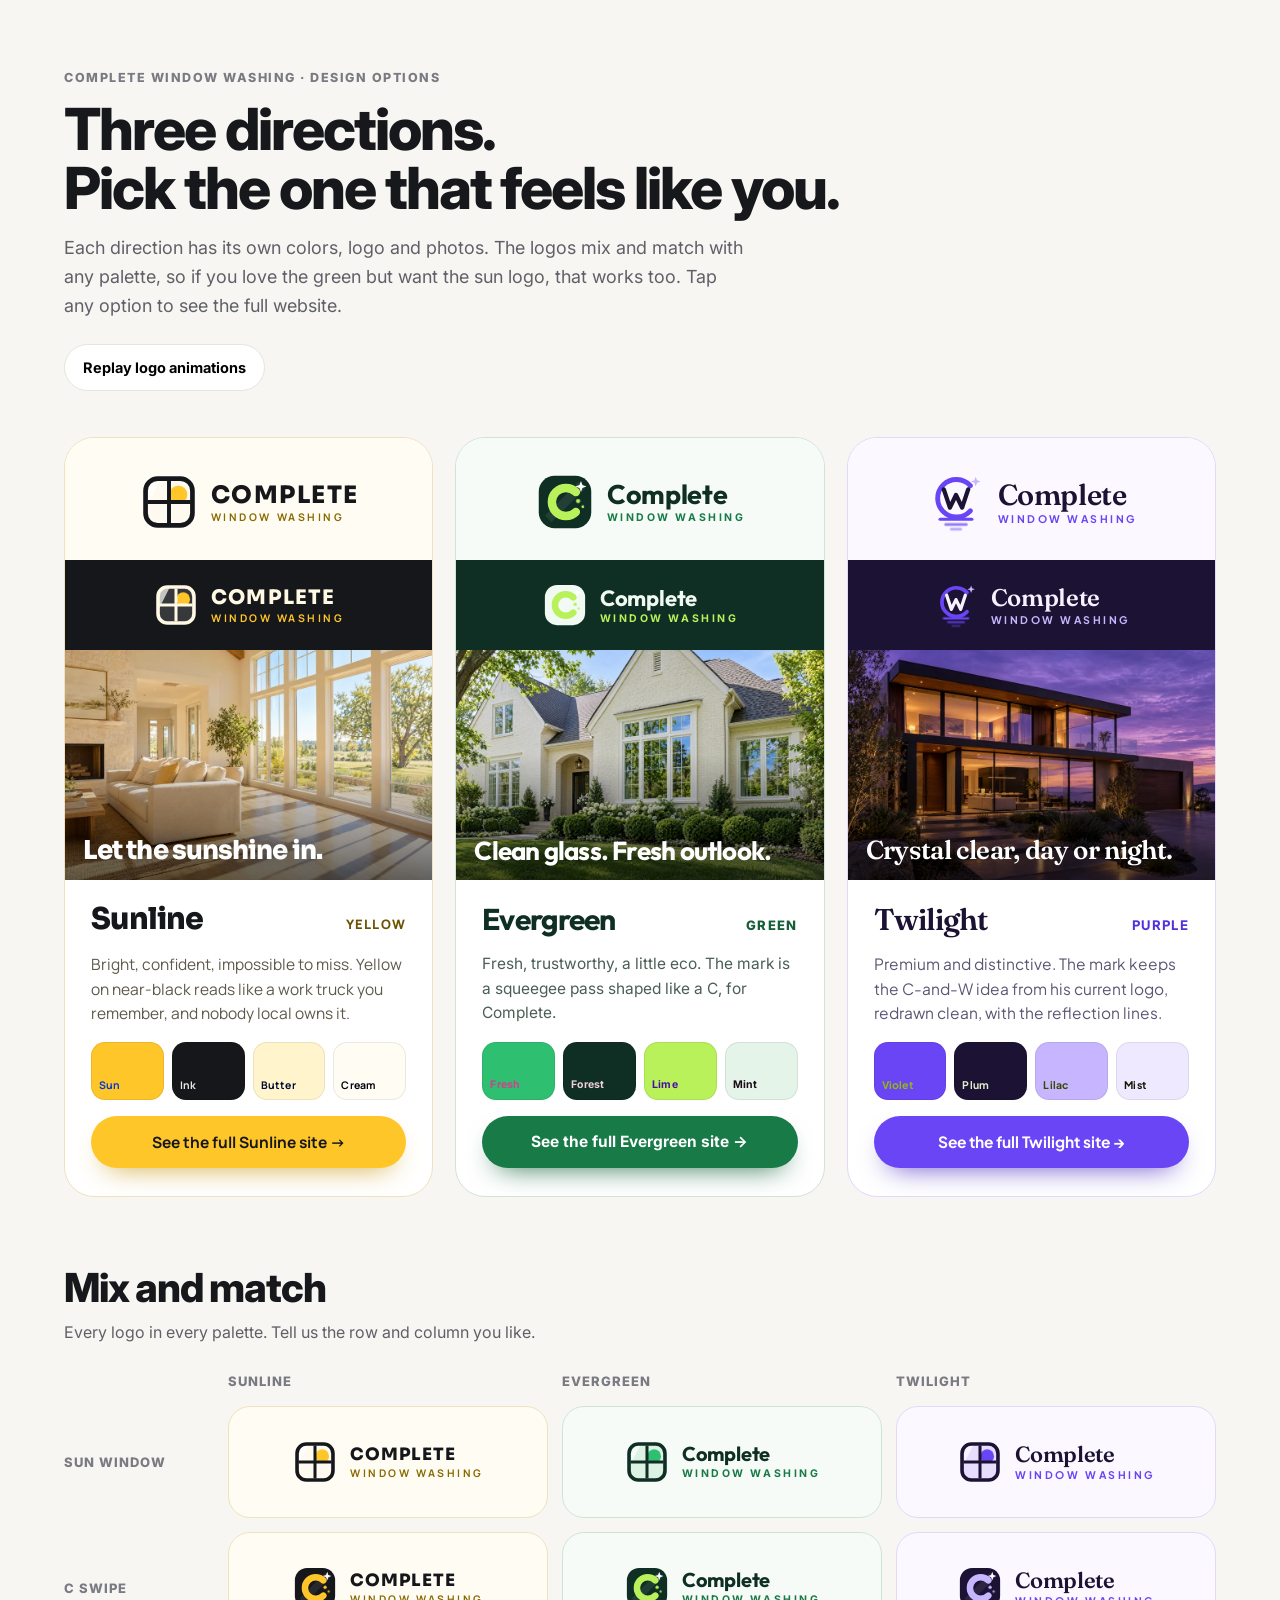
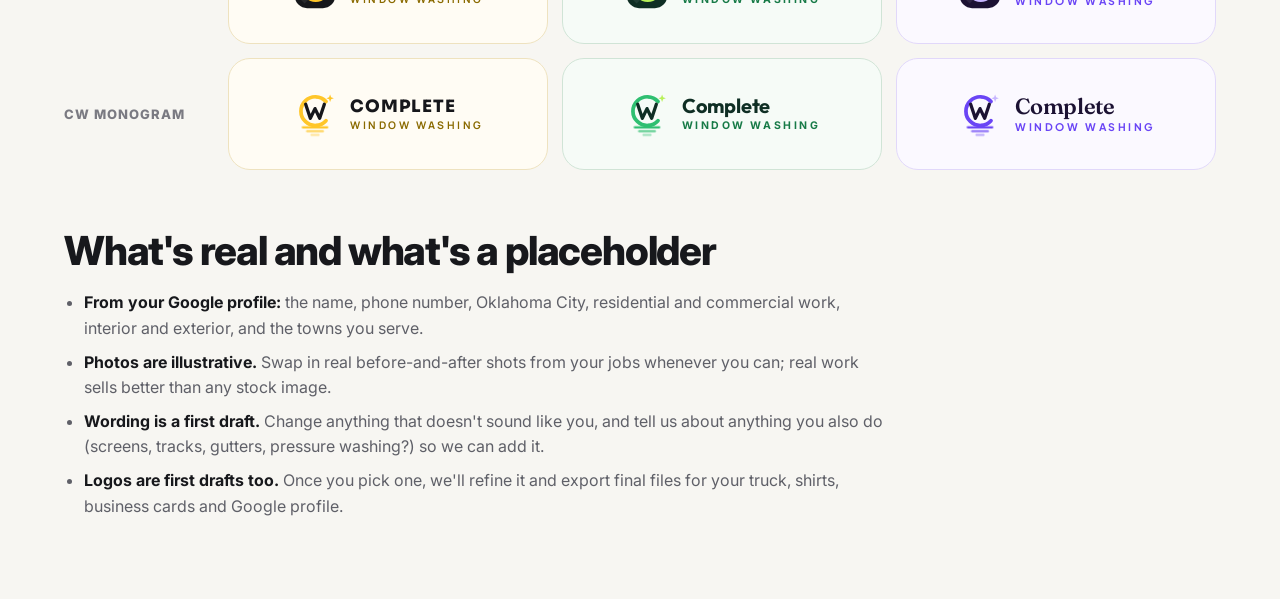
==== index.html @ 1dd6ca19 "Complete Window Washing design preview: three palette directions Co-Authored-By: Claude Opus 5.5 <no" ====
<!doctype html>
<html lang="en">
<head>
<meta charset="utf-8">
<meta name="viewport" content="width=device-width, initial-scale=1, viewport-fit=cover">
<meta name="robots" content="noindex, nofollow">
<meta name="theme-color" content="#17181c">
<title>Complete Window Washing | Pick a direction</title>
<meta name="description" content="Three website and logo directions for Complete Window Washing.">
<link rel="preconnect" href="https://fonts.googleapis.com"><link rel="preconnect" href="https://fonts.gstatic.com" crossorigin>
<link rel="stylesheet" href="https://fonts.googleapis.com/css2?family=Inter:wght@400;500;600;700;800&family=Manrope:wght@500;700;800&family=Sora:wght@600;700;800&family=Outfit:wght@500;600;700&family=Fraunces:ital,opsz,wght@0,9..144,500;0,9..144,600;1,9..144,500&family=Plus+Jakarta+Sans:wght@500;700;800&display=swap">
<link rel="stylesheet" href="styles.css">

<script>document.documentElement.classList.add('js')</script>
<script src="site.js" defer></script>
<style>
.chooser{--ink:#17181c;--muted:#5f6068;--line:#e6e4de;--surface:#f7f6f2;background:var(--surface);color:var(--ink);font-family:'Inter',system-ui,sans-serif}
.chooser .intro{padding:64px 0 28px}
.chooser .intro h1{font-family:'Inter',system-ui,sans-serif;font-weight:800;font-size:clamp(36px,5vw,58px);letter-spacing:-.035em;line-height:1.02;margin:10px 0 16px}
.chooser .intro p{color:var(--muted);font-size:18px;max-width:680px}
.chooser .tag{font-size:12.5px;font-weight:800;letter-spacing:.12em;text-transform:uppercase;color:#7a7a82}
.chooser .tools{display:flex;gap:12px;flex-wrap:wrap;margin-top:24px}
.chooser .tools button{font:inherit;font-weight:700;font-size:14.5px;border:1.5px solid var(--line);background:#fff;border-radius:999px;padding:11px 18px;cursor:pointer;transition:border-color .2s,transform .2s}
.chooser .tools button:hover{border-color:var(--ink);transform:translateY(-1px)}
.options{display:grid;grid-template-columns:repeat(3,1fr);gap:22px;padding:18px 0 40px}
.opt{background:var(--card);border-radius:30px;overflow:hidden;border:1px solid var(--line);display:flex;flex-direction:column;font-family:var(--f-body);color:var(--ink);transition:transform .35s cubic-bezier(.2,.8,.2,1),box-shadow .35s}
.opt:hover{transform:translateY(-6px);box-shadow:0 40px 70px -45px rgba(0,0,0,.45)}
.opt .logo-light{background:var(--surface);padding:34px 28px 28px;display:flex;justify-content:center}
.opt .logo-light .brand .mark{width:60px;height:60px}
.opt .logo-light .wm-1{font-size:27px}.opt.p-sunline .logo-light .wm-1{font-size:24px}.opt.p-twilight .logo-light .wm-1{font-size:29px}
.opt .logo-dark{background:var(--ink);padding:22px 28px;display:flex;justify-content:center}
.opt .thumb{position:relative;aspect-ratio:16/10;overflow:hidden}
.opt .thumb img{width:100%;height:100%;object-fit:cover;transition:transform 1s cubic-bezier(.2,.8,.2,1)}
.opt .thumb::after{content:"";position:absolute;inset:45% 0 0;background:linear-gradient(transparent,rgba(0,0,0,.62))}
.opt:hover .thumb img{transform:scale(1.05)}
.opt .thumb .hl{position:absolute;z-index:1;left:18px;right:18px;bottom:16px;font-family:var(--f-display);font-weight:var(--h-weight);font-size:26px;line-height:1.05;letter-spacing:var(--h-track);color:#fff;text-shadow:0 2px 18px rgba(0,0,0,.45)}
.opt .thumb .hl em{font-style:normal}
.opt .body{padding:24px 26px 28px;display:flex;flex-direction:column;gap:16px;flex:1}
.opt .name{display:flex;align-items:baseline;justify-content:space-between;gap:10px}
.opt .name h2{font-family:var(--f-display);font-size:30px;letter-spacing:var(--h-track)}
.opt .name span{font-size:13px;font-weight:800;letter-spacing:.1em;text-transform:uppercase;color:var(--eyebrow)}
.opt .pitch{color:var(--muted);font-size:15.5px}
.sw{display:grid;grid-template-columns:repeat(4,1fr);gap:8px}
.sw div{border-radius:14px;height:58px;position:relative;box-shadow:inset 0 0 0 1px rgba(0,0,0,.08)}
.sw small{position:absolute;left:8px;bottom:6px;font-size:10.5px;font-weight:700;letter-spacing:.02em;mix-blend-mode:difference;color:#fff}
.opt .btn{margin-top:auto;align-self:stretch}
.mix{padding:30px 0 20px}
.mix h2,.notes h2{font-family:'Inter',system-ui,sans-serif;font-weight:800;font-size:clamp(28px,3.4vw,40px);letter-spacing:-.03em}
.mix>p,.notes>p{color:var(--muted);margin-top:10px;max-width:640px}
.grid3{display:grid;grid-template-columns:150px repeat(3,1fr);gap:14px;margin-top:26px;align-items:stretch}
.grid3 .hd{font-size:13px;font-weight:800;letter-spacing:.08em;text-transform:uppercase;color:#7a7a82;display:flex;align-items:center}
.grid3 .cell{border-radius:22px;background:var(--surface);border:1px solid var(--line);padding:22px 16px;display:flex;justify-content:center;align-items:center;font-family:var(--f-body);min-height:112px}
.grid3 .cell .mark{width:46px;height:46px}
.grid3 .cell .wm-1{font-size:20px}.grid3 .cell.p-sunline .wm-1{font-size:17px}.grid3 .cell.p-twilight .wm-1{font-size:22px}
.grid3 .cell.dark{background:var(--ink)}
.notes{padding:40px 0 80px}
.notes ul{margin:18px 0 0;padding-left:20px;color:var(--muted);display:grid;gap:8px;max-width:820px}
.notes strong{color:var(--ink)}
@media (max-width:980px){.options{grid-template-columns:1fr}.grid3{grid-template-columns:1fr 1fr 1fr}.grid3 .hd.row{grid-column:1/-1;margin-top:8px}.grid3 .hd.col{display:none}}
@media (max-width:640px){.grid3{grid-template-columns:1fr}.grid3 .cell{min-height:96px}.opt .logo-light .wm-1{font-size:23px}}
</style>
</head>
<body class="chooser">
<main class="wrap">
<section class="intro"><span class="tag">Complete Window Washing · Design options</span>
<h1>Three directions.<br>Pick the one that feels like you.</h1>
<p>Each direction has its own colors, logo and photos. The logos mix and match with any palette, so if you love the green but want the sun logo, that works too. Tap any option to see the full website.</p>
<div class="tools"><button type="button" data-replay="">Replay logo animations</button></div>
</section>
<section class="options" id="options"><article class="opt p-sunline">
<div class="logo-light"><a class="brand" href="sunline.html" aria-label="Open the Sunline site"><svg class="mark mark-sun" viewBox="0 0 64 64" aria-hidden="true" focusable="false">
<defs><clipPath id="gsunlinec"><rect x="7" y="7" width="50" height="50" rx="13"/></clipPath></defs>
<g clip-path="url(#gsunlinec)"><rect x="7" y="7" width="50" height="50" style="fill:var(--l-soft)"/>
<circle class="sun" cx="42" cy="24" r="9.5" style="fill:var(--l-main)"/>
<path class="gleam" d="M-14 64 18 0h9L-5 64Z" fill="#fff" opacity=".7"/></g>
<rect x="7" y="7" width="50" height="50" rx="13" fill="none" style="stroke:var(--l-ink)" stroke-width="5"/>
<path d="M32 9v46M9 32h46" style="stroke:var(--l-ink)" stroke-width="4.2" fill="none"/>
</svg><span class="wm"><span class="wm-1">Complete</span><span class="wm-2">Window Washing</span></span></a></div>
<div class="logo-dark on-dark"><a class="brand" href="sunline.html" aria-label="Open the Sunline site"><svg class="mark mark-sun" viewBox="0 0 64 64" aria-hidden="true" focusable="false">
<defs><clipPath id="gsunlined"><rect x="7" y="7" width="50" height="50" rx="13"/></clipPath></defs>
<g clip-path="url(#gsunlined)"><rect x="7" y="7" width="50" height="50" style="fill:var(--l-soft)"/>
<circle class="sun" cx="42" cy="24" r="9.5" style="fill:var(--l-main)"/>
<path class="gleam" d="M-14 64 18 0h9L-5 64Z" fill="#fff" opacity=".7"/></g>
<rect x="7" y="7" width="50" height="50" rx="13" fill="none" style="stroke:var(--l-ink)" stroke-width="5"/>
<path d="M32 9v46M9 32h46" style="stroke:var(--l-ink)" stroke-width="4.2" fill="none"/>
</svg><span class="wm"><span class="wm-1">Complete</span><span class="wm-2">Window Washing</span></span></a></div>
<div class="thumb"><img src="assets/hero-yellow-900.webp" width="900" height="672" loading="lazy" alt="Sunlit living room with spotless floor-to-ceiling windows"><div class="hl">Let the <em>sunshine</em> in.</div></div>
<div class="body"><div class="name"><h2>Sunline</h2><span>Yellow</span></div>
<p class="pitch">Bright, confident, impossible to miss. Yellow on near-black reads like a work truck you remember, and nobody local owns it.</p><div class="sw"><div style="background:#FFC629"><small>Sun</small></div><div style="background:#16171B"><small>Ink</small></div><div style="background:#FFF4CC"><small>Butter</small></div><div style="background:#FFFCF4"><small>Cream</small></div></div>
<a class="btn btn-primary" href="sunline.html">See the full Sunline site →</a></div>
</article><article class="opt p-evergreen">
<div class="logo-light"><a class="brand" href="evergreen.html" aria-label="Open the Evergreen site"><svg class="mark mark-swipe" viewBox="0 0 64 64" aria-hidden="true" focusable="false">
<rect x="4" y="4" width="56" height="56" rx="17" style="fill:var(--l-ink)"/>
<path d="M14 50 50 14" stroke="#fff" stroke-opacity=".08" stroke-width="10"/>
<path class="swipe" pathLength="100" d="M43.6 21.4A15 15 0 1 0 43.6 42.6" fill="none" style="stroke:var(--l-hi)" stroke-width="9" stroke-linecap="round"/>
<circle class="drop d1" cx="46" cy="31" r="2.3" style="fill:var(--l-hi)"/>
<circle class="drop d2" cx="51" cy="37" r="1.5" style="fill:var(--l-hi)"/>
<path class="spark" d="M49 9.5l1.6 4.3 4.3 1.6-4.3 1.6L49 21.3l-1.6-4.3-4.3-1.6 4.3-1.6Z" style="fill:var(--l-spark)"/>
</svg><span class="wm"><span class="wm-1">Complete</span><span class="wm-2">Window Washing</span></span></a></div>
<div class="logo-dark on-dark"><a class="brand" href="evergreen.html" aria-label="Open the Evergreen site"><svg class="mark mark-swipe" viewBox="0 0 64 64" aria-hidden="true" focusable="false">
<rect x="4" y="4" width="56" height="56" rx="17" style="fill:var(--l-ink)"/>
<path d="M14 50 50 14" stroke="#fff" stroke-opacity=".08" stroke-width="10"/>
<path class="swipe" pathLength="100" d="M43.6 21.4A15 15 0 1 0 43.6 42.6" fill="none" style="stroke:var(--l-hi)" stroke-width="9" stroke-linecap="round"/>
<circle class="drop d1" cx="46" cy="31" r="2.3" style="fill:var(--l-hi)"/>
<circle class="drop d2" cx="51" cy="37" r="1.5" style="fill:var(--l-hi)"/>
<path class="spark" d="M49 9.5l1.6 4.3 4.3 1.6-4.3 1.6L49 21.3l-1.6-4.3-4.3-1.6 4.3-1.6Z" style="fill:var(--l-spark)"/>
</svg><span class="wm"><span class="wm-1">Complete</span><span class="wm-2">Window Washing</span></span></a></div>
<div class="thumb"><img src="assets/hero-green-900.webp" width="900" height="672" loading="lazy" alt="Cream brick home with sparkling windows reflecting green trees"><div class="hl">Clean glass. <em>Fresh</em> outlook.</div></div>
<div class="body"><div class="name"><h2>Evergreen</h2><span>Green</span></div>
<p class="pitch">Fresh, trustworthy, a little eco. The mark is a squeegee pass shaped like a C, for Complete.</p><div class="sw"><div style="background:#2FBF71"><small>Fresh</small></div><div style="background:#0F2E24"><small>Forest</small></div><div style="background:#B8F15A"><small>Lime</small></div><div style="background:#E4F4E9"><small>Mint</small></div></div>
<a class="btn btn-primary" href="evergreen.html">See the full Evergreen site →</a></div>
</article><article class="opt p-twilight">
<div class="logo-light"><a class="brand" href="twilight.html" aria-label="Open the Twilight site"><svg class="mark mark-monogram" viewBox="0 0 64 64" aria-hidden="true" focusable="false">
<path class="arc" pathLength="100" d="M47.3 14.6A20 20 0 1 0 47.3 41.4" fill="none" style="stroke:var(--l-main)" stroke-width="5.2" stroke-linecap="round"/>
<path class="wline" pathLength="100" d="M19 18.5l6.5 19.5L32 24.5 38.5 38 45 18.5" fill="none" style="stroke:var(--l-ink)" stroke-width="4.6" stroke-linecap="round" stroke-linejoin="round"/>
<path class="ref r1" d="M15 50.5h34" style="stroke:var(--l-main)" stroke-width="3.2" stroke-linecap="round"/>
<path class="ref r2" d="M21 56h22" style="stroke:var(--l-main)" stroke-opacity=".7" stroke-width="3" stroke-linecap="round"/>
<path class="ref r3" d="M27 61h10" style="stroke:var(--l-main)" stroke-opacity=".45" stroke-width="2.8" stroke-linecap="round"/>
<path class="spark" d="M53 5l1.4 3.8 3.8 1.4-3.8 1.4L53 15.4l-1.4-3.8-3.8-1.4 3.8-1.4Z" style="fill:var(--l-hi)"/>
</svg><span class="wm"><span class="wm-1">Complete</span><span class="wm-2">Window Washing</span></span></a></div>
<div class="logo-dark on-dark"><a class="brand" href="twilight.html" aria-label="Open the Twilight site"><svg class="mark mark-monogram" viewBox="0 0 64 64" aria-hidden="true" focusable="false">
<path class="arc" pathLength="100" d="M47.3 14.6A20 20 0 1 0 47.3 41.4" fill="none" style="stroke:var(--l-main)" stroke-width="5.2" stroke-linecap="round"/>
<path class="wline" pathLength="100" d="M19 18.5l6.5 19.5L32 24.5 38.5 38 45 18.5" fill="none" style="stroke:var(--l-ink)" stroke-width="4.6" stroke-linecap="round" stroke-linejoin="round"/>
<path class="ref r1" d="M15 50.5h34" style="stroke:var(--l-main)" stroke-width="3.2" stroke-linecap="round"/>
<path class="ref r2" d="M21 56h22" style="stroke:var(--l-main)" stroke-opacity=".7" stroke-width="3" stroke-linecap="round"/>
<path class="ref r3" d="M27 61h10" style="stroke:var(--l-main)" stroke-opacity=".45" stroke-width="2.8" stroke-linecap="round"/>
<path class="spark" d="M53 5l1.4 3.8 3.8 1.4-3.8 1.4L53 15.4l-1.4-3.8-3.8-1.4 3.8-1.4Z" style="fill:var(--l-hi)"/>
</svg><span class="wm"><span class="wm-1">Complete</span><span class="wm-2">Window Washing</span></span></a></div>
<div class="thumb"><img src="assets/hero-purple-900.webp" width="900" height="672" loading="lazy" alt="Modern home at twilight with clean, glowing floor-to-ceiling windows"><div class="hl">Crystal clear, <em>day or night.</em></div></div>
<div class="body"><div class="name"><h2>Twilight</h2><span>Purple</span></div>
<p class="pitch">Premium and distinctive. The mark keeps the C-and-W idea from his current logo, redrawn clean, with the reflection lines.</p><div class="sw"><div style="background:#6A45F5"><small>Violet</small></div><div style="background:#1C1233"><small>Plum</small></div><div style="background:#C7B6FF"><small>Lilac</small></div><div style="background:#EFE9FF"><small>Mist</small></div></div>
<a class="btn btn-primary" href="twilight.html">See the full Twilight site →</a></div>
</article></section>
<section class="mix" id="mix"><h2>Mix and match</h2><p>Every logo in every palette. Tell us the row and column you like.</p>
<div class="grid3"><div class="hd col"></div><div class="hd col">Sunline</div><div class="hd col">Evergreen</div><div class="hd col">Twilight</div><div class="hd row">Sun window</div><div class="cell p-sunline"><a class="brand" href="sunline.html" aria-label="Sun window logo in Sunline"><svg class="mark mark-sun" viewBox="0 0 64 64" aria-hidden="true" focusable="false">
<defs><clipPath id="gxsunsunline"><rect x="7" y="7" width="50" height="50" rx="13"/></clipPath></defs>
<g clip-path="url(#gxsunsunline)"><rect x="7" y="7" width="50" height="50" style="fill:var(--l-soft)"/>
<circle class="sun" cx="42" cy="24" r="9.5" style="fill:var(--l-main)"/>
<path class="gleam" d="M-14 64 18 0h9L-5 64Z" fill="#fff" opacity=".7"/></g>
<rect x="7" y="7" width="50" height="50" rx="13" fill="none" style="stroke:var(--l-ink)" stroke-width="5"/>
<path d="M32 9v46M9 32h46" style="stroke:var(--l-ink)" stroke-width="4.2" fill="none"/>
</svg><span class="wm"><span class="wm-1">Complete</span><span class="wm-2">Window Washing</span></span></a></div><div class="cell p-evergreen"><a class="brand" href="evergreen.html" aria-label="Sun window logo in Evergreen"><svg class="mark mark-sun" viewBox="0 0 64 64" aria-hidden="true" focusable="false">
<defs><clipPath id="gxsunevergreen"><rect x="7" y="7" width="50" height="50" rx="13"/></clipPath></defs>
<g clip-path="url(#gxsunevergreen)"><rect x="7" y="7" width="50" height="50" style="fill:var(--l-soft)"/>
<circle class="sun" cx="42" cy="24" r="9.5" style="fill:var(--l-main)"/>
<path class="gleam" d="M-14 64 18 0h9L-5 64Z" fill="#fff" opacity=".7"/></g>
<rect x="7" y="7" width="50" height="50" rx="13" fill="none" style="stroke:var(--l-ink)" stroke-width="5"/>
<path d="M32 9v46M9 32h46" style="stroke:var(--l-ink)" stroke-width="4.2" fill="none"/>
</svg><span class="wm"><span class="wm-1">Complete</span><span class="wm-2">Window Washing</span></span></a></div><div class="cell p-twilight"><a class="brand" href="twilight.html" aria-label="Sun window logo in Twilight"><svg class="mark mark-sun" viewBox="0 0 64 64" aria-hidden="true" focusable="false">
<defs><clipPath id="gxsuntwilight"><rect x="7" y="7" width="50" height="50" rx="13"/></clipPath></defs>
<g clip-path="url(#gxsuntwilight)"><rect x="7" y="7" width="50" height="50" style="fill:var(--l-soft)"/>
<circle class="sun" cx="42" cy="24" r="9.5" style="fill:var(--l-main)"/>
<path class="gleam" d="M-14 64 18 0h9L-5 64Z" fill="#fff" opacity=".7"/></g>
<rect x="7" y="7" width="50" height="50" rx="13" fill="none" style="stroke:var(--l-ink)" stroke-width="5"/>
<path d="M32 9v46M9 32h46" style="stroke:var(--l-ink)" stroke-width="4.2" fill="none"/>
</svg><span class="wm"><span class="wm-1">Complete</span><span class="wm-2">Window Washing</span></span></a></div><div class="hd row">C swipe</div><div class="cell p-sunline"><a class="brand" href="sunline.html" aria-label="C swipe logo in Sunline"><svg class="mark mark-swipe" viewBox="0 0 64 64" aria-hidden="true" focusable="false">
<rect x="4" y="4" width="56" height="56" rx="17" style="fill:var(--l-ink)"/>
<path d="M14 50 50 14" stroke="#fff" stroke-opacity=".08" stroke-width="10"/>
<path class="swipe" pathLength="100" d="M43.6 21.4A15 15 0 1 0 43.6 42.6" fill="none" style="stroke:var(--l-hi)" stroke-width="9" stroke-linecap="round"/>
<circle class="drop d1" cx="46" cy="31" r="2.3" style="fill:var(--l-hi)"/>
<circle class="drop d2" cx="51" cy="37" r="1.5" style="fill:var(--l-hi)"/>
<path class="spark" d="M49 9.5l1.6 4.3 4.3 1.6-4.3 1.6L49 21.3l-1.6-4.3-4.3-1.6 4.3-1.6Z" style="fill:var(--l-spark)"/>
</svg><span class="wm"><span class="wm-1">Complete</span><span class="wm-2">Window Washing</span></span></a></div><div class="cell p-evergreen"><a class="brand" href="evergreen.html" aria-label="C swipe logo in Evergreen"><svg class="mark mark-swipe" viewBox="0 0 64 64" aria-hidden="true" focusable="false">
<rect x="4" y="4" width="56" height="56" rx="17" style="fill:var(--l-ink)"/>
<path d="M14 50 50 14" stroke="#fff" stroke-opacity=".08" stroke-width="10"/>
<path class="swipe" pathLength="100" d="M43.6 21.4A15 15 0 1 0 43.6 42.6" fill="none" style="stroke:var(--l-hi)" stroke-width="9" stroke-linecap="round"/>
<circle class="drop d1" cx="46" cy="31" r="2.3" style="fill:var(--l-hi)"/>
<circle class="drop d2" cx="51" cy="37" r="1.5" style="fill:var(--l-hi)"/>
<path class="spark" d="M49 9.5l1.6 4.3 4.3 1.6-4.3 1.6L49 21.3l-1.6-4.3-4.3-1.6 4.3-1.6Z" style="fill:var(--l-spark)"/>
</svg><span class="wm"><span class="wm-1">Complete</span><span class="wm-2">Window Washing</span></span></a></div><div class="cell p-twilight"><a class="brand" href="twilight.html" aria-label="C swipe logo in Twilight"><svg class="mark mark-swipe" viewBox="0 0 64 64" aria-hidden="true" focusable="false">
<rect x="4" y="4" width="56" height="56" rx="17" style="fill:var(--l-ink)"/>
<path d="M14 50 50 14" stroke="#fff" stroke-opacity=".08" stroke-width="10"/>
<path class="swipe" pathLength="100" d="M43.6 21.4A15 15 0 1 0 43.6 42.6" fill="none" style="stroke:var(--l-hi)" stroke-width="9" stroke-linecap="round"/>
<circle class="drop d1" cx="46" cy="31" r="2.3" style="fill:var(--l-hi)"/>
<circle class="drop d2" cx="51" cy="37" r="1.5" style="fill:var(--l-hi)"/>
<path class="spark" d="M49 9.5l1.6 4.3 4.3 1.6-4.3 1.6L49 21.3l-1.6-4.3-4.3-1.6 4.3-1.6Z" style="fill:var(--l-spark)"/>
</svg><span class="wm"><span class="wm-1">Complete</span><span class="wm-2">Window Washing</span></span></a></div><div class="hd row">CW monogram</div><div class="cell p-sunline"><a class="brand" href="sunline.html" aria-label="CW monogram logo in Sunline"><svg class="mark mark-monogram" viewBox="0 0 64 64" aria-hidden="true" focusable="false">
<path class="arc" pathLength="100" d="M47.3 14.6A20 20 0 1 0 47.3 41.4" fill="none" style="stroke:var(--l-main)" stroke-width="5.2" stroke-linecap="round"/>
<path class="wline" pathLength="100" d="M19 18.5l6.5 19.5L32 24.5 38.5 38 45 18.5" fill="none" style="stroke:var(--l-ink)" stroke-width="4.6" stroke-linecap="round" stroke-linejoin="round"/>
<path class="ref r1" d="M15 50.5h34" style="stroke:var(--l-main)" stroke-width="3.2" stroke-linecap="round"/>
<path class="ref r2" d="M21 56h22" style="stroke:var(--l-main)" stroke-opacity=".7" stroke-width="3" stroke-linecap="round"/>
<path class="ref r3" d="M27 61h10" style="stroke:var(--l-main)" stroke-opacity=".45" stroke-width="2.8" stroke-linecap="round"/>
<path class="spark" d="M53 5l1.4 3.8 3.8 1.4-3.8 1.4L53 15.4l-1.4-3.8-3.8-1.4 3.8-1.4Z" style="fill:var(--l-hi)"/>
</svg><span class="wm"><span class="wm-1">Complete</span><span class="wm-2">Window Washing</span></span></a></div><div class="cell p-evergreen"><a class="brand" href="evergreen.html" aria-label="CW monogram logo in Evergreen"><svg class="mark mark-monogram" viewBox="0 0 64 64" aria-hidden="true" focusable="false">
<path class="arc" pathLength="100" d="M47.3 14.6A20 20 0 1 0 47.3 41.4" fill="none" style="stroke:var(--l-main)" stroke-width="5.2" stroke-linecap="round"/>
<path class="wline" pathLength="100" d="M19 18.5l6.5 19.5L32 24.5 38.5 38 45 18.5" fill="none" style="stroke:var(--l-ink)" stroke-width="4.6" stroke-linecap="round" stroke-linejoin="round"/>
<path class="ref r1" d="M15 50.5h34" style="stroke:var(--l-main)" stroke-width="3.2" stroke-linecap="round"/>
<path class="ref r2" d="M21 56h22" style="stroke:var(--l-main)" stroke-opacity=".7" stroke-width="3" stroke-linecap="round"/>
<path class="ref r3" d="M27 61h10" style="stroke:var(--l-main)" stroke-opacity=".45" stroke-width="2.8" stroke-linecap="round"/>
<path class="spark" d="M53 5l1.4 3.8 3.8 1.4-3.8 1.4L53 15.4l-1.4-3.8-3.8-1.4 3.8-1.4Z" style="fill:var(--l-hi)"/>
</svg><span class="wm"><span class="wm-1">Complete</span><span class="wm-2">Window Washing</span></span></a></div><div class="cell p-twilight"><a class="brand" href="twilight.html" aria-label="CW monogram logo in Twilight"><svg class="mark mark-monogram" viewBox="0 0 64 64" aria-hidden="true" focusable="false">
<path class="arc" pathLength="100" d="M47.3 14.6A20 20 0 1 0 47.3 41.4" fill="none" style="stroke:var(--l-main)" stroke-width="5.2" stroke-linecap="round"/>
<path class="wline" pathLength="100" d="M19 18.5l6.5 19.5L32 24.5 38.5 38 45 18.5" fill="none" style="stroke:var(--l-ink)" stroke-width="4.6" stroke-linecap="round" stroke-linejoin="round"/>
<path class="ref r1" d="M15 50.5h34" style="stroke:var(--l-main)" stroke-width="3.2" stroke-linecap="round"/>
<path class="ref r2" d="M21 56h22" style="stroke:var(--l-main)" stroke-opacity=".7" stroke-width="3" stroke-linecap="round"/>
<path class="ref r3" d="M27 61h10" style="stroke:var(--l-main)" stroke-opacity=".45" stroke-width="2.8" stroke-linecap="round"/>
<path class="spark" d="M53 5l1.4 3.8 3.8 1.4-3.8 1.4L53 15.4l-1.4-3.8-3.8-1.4 3.8-1.4Z" style="fill:var(--l-hi)"/>
</svg><span class="wm"><span class="wm-1">Complete</span><span class="wm-2">Window Washing</span></span></a></div></div></section>
<section class="notes"><h2>What's real and what's a placeholder</h2>
<ul>
<li><strong>From your Google profile:</strong> the name, phone number, Oklahoma City, residential and commercial work, interior and exterior, and the towns you serve.</li>
<li><strong>Photos are illustrative.</strong> Swap in real before-and-after shots from your jobs whenever you can; real work sells better than any stock image.</li>
<li><strong>Wording is a first draft.</strong> Change anything that doesn't sound like you, and tell us about anything you also do (screens, tracks, gutters, pressure washing?) so we can add it.</li>
<li><strong>Logos are first drafts too.</strong> Once you pick one, we'll refine it and export final files for your truck, shirts, business cards and Google profile.</li>
</ul></section>
</main>
</body>
</html>
---- styles.css ----
/* Complete Window Washing: one layout, three palettes. Palette = a class on <body>. */
.p-sunline{--ink:#16171b;--ink-2:#24262d;--accent:#ffc629;--accent-strong:#f2b400;--on-accent:#16171b;--pop:#ffc629;--soft:#fff4cc;--surface:#fffcf4;--card:#fff;--line:#eee2bf;--muted:#5d594a;--on-dark:#fff8e2;--on-dark-muted:#cbc3a8;--eyebrow:#6b5200;--wm2:#8a6a00;
  --f-display:'Sora',system-ui,sans-serif;--f-body:'Manrope',system-ui,sans-serif;--h-weight:800;--h-track:-.035em;
  --l-ink:#16171b;--l-main:#ffc629;--l-hi:#ffc629;--l-soft:#fffaf0;--l-spark:#fff}
.p-evergreen{--ink:#0f2e24;--ink-2:#173d30;--accent:#177a47;--accent-strong:#0f6439;--on-accent:#fff;--pop:#b8f15a;--soft:#e4f4e9;--surface:#f6fbf7;--card:#fff;--line:#d0e4d6;--muted:#4b5f55;--on-dark:#f0faf2;--on-dark-muted:#b3cbbd;--eyebrow:#145f39;--wm2:#177a47;
  --f-display:'Outfit',system-ui,sans-serif;--f-body:'Inter',system-ui,sans-serif;--h-weight:700;--h-track:-.03em;
  --l-ink:#0f2e24;--l-main:#2fbf71;--l-hi:#b8f15a;--l-soft:#dcf3e3;--l-spark:#fff}
.p-twilight{--ink:#1c1233;--ink-2:#2a1d4a;--accent:#6a45f5;--accent-strong:#5432db;--on-accent:#fff;--pop:#c7b6ff;--soft:#efe9ff;--surface:#fbf9ff;--card:#fff;--line:#e1d8fa;--muted:#5d5574;--on-dark:#f5f1ff;--on-dark-muted:#bdb3d9;--eyebrow:#5432db;--wm2:#6a45f5;
  --f-display:'Fraunces',Georgia,serif;--f-body:'Plus Jakarta Sans',system-ui,sans-serif;--h-weight:600;--h-track:-.025em;
  --l-ink:#1c1233;--l-main:#6a45f5;--l-hi:#c7b6ff;--l-soft:#e6ddff;--l-spark:#fff}
.on-dark{--l-ink:var(--on-dark);--l-soft:rgba(255,255,255,.14);--wm2:var(--pop)}
.p-evergreen .on-dark .mark-swipe rect:first-child,.p-sunline .on-dark .mark-swipe rect:first-child,.p-twilight .on-dark .mark-swipe rect:first-child{fill:rgba(255,255,255,.1)}

*{box-sizing:border-box}
html{scroll-behavior:smooth;scroll-padding-top:90px}
body{margin:0;font-family:var(--f-body);color:var(--ink);background:var(--surface);line-height:1.6;font-size:16px;-webkit-font-smoothing:antialiased;text-rendering:optimizeLegibility}
img{max-width:100%;display:block}
a{color:inherit}
:focus-visible{outline:3px solid var(--accent);outline-offset:3px;border-radius:6px}
h1,h2,h3,p{margin:0}
.wrap{max-width:1200px;margin:0 auto;padding:0 24px}
.skip{position:absolute;left:-999px;top:8px;background:var(--ink);color:var(--on-dark);padding:10px 14px;border-radius:8px;z-index:50}
.skip:focus{left:12px}

/* preview bar (remove at launch) */
.preview-bar{background:var(--ink);color:var(--on-dark-muted);font-size:13px;display:flex;justify-content:center;flex-wrap:wrap;gap:6px 16px;padding:8px 16px;text-align:center}
.preview-bar strong{color:var(--on-dark);font-weight:600}
.preview-bar a{color:var(--pop);font-weight:700;text-decoration:none}

/* header */
.top{position:sticky;top:0;z-index:30;background:color-mix(in srgb,var(--surface) 85%,transparent);-webkit-backdrop-filter:saturate(1.4) blur(14px);backdrop-filter:saturate(1.4) blur(14px);border-bottom:1px solid transparent;transition:border-color .25s,box-shadow .25s}
.top.scrolled{border-color:var(--line);box-shadow:0 10px 30px -24px rgba(0,0,0,.4)}
.top .wrap{display:flex;align-items:center;justify-content:space-between;gap:20px;height:78px}
.brand{display:inline-flex;align-items:center;gap:12px;text-decoration:none;color:var(--l-ink)}
.brand .mark{width:46px;height:46px;flex:none}
.wm{display:flex;flex-direction:column;line-height:1;white-space:nowrap}
.wm-1{font-family:var(--f-display);font-weight:var(--h-weight);font-size:22px;letter-spacing:-.01em}
.wm-2{font-family:var(--f-body);font-size:10.5px;font-weight:700;letter-spacing:.24em;text-transform:uppercase;margin-top:5px;color:var(--wm2)}
.p-sunline .wm-1{text-transform:uppercase;letter-spacing:.06em;font-size:20px}
.p-twilight .wm-1{font-size:24px;font-weight:600;letter-spacing:-.015em}
.main-nav{display:flex;gap:28px;font-size:15px;font-weight:600}
.main-nav a{text-decoration:none;color:var(--muted);transition:color .2s}
.main-nav a:hover{color:var(--ink)}

/* buttons */
.btn{display:inline-flex;align-items:center;justify-content:center;gap:10px;min-height:52px;padding:0 24px;border-radius:999px;font-weight:700;font-size:15.5px;text-decoration:none;white-space:nowrap;transition:transform .2s ease,box-shadow .2s ease,background-color .2s ease,border-color .2s}
.btn svg{width:18px;height:18px;flex:none}
.btn-primary{background:var(--accent);color:var(--on-accent);box-shadow:0 12px 28px -14px color-mix(in srgb,var(--accent) 80%,#000)}
.btn-primary:hover{background:var(--accent-strong);transform:translateY(-2px);box-shadow:0 18px 34px -16px color-mix(in srgb,var(--accent) 80%,#000)}
.btn-ghost{background:var(--card);border:1.5px solid var(--line);color:var(--ink)}
.btn-ghost:hover{border-color:var(--ink);transform:translateY(-2px)}
.btn-sm{min-height:44px;padding:0 18px;font-size:14.5px}

/* hero */
.hero{position:relative;overflow:hidden;padding:48px 0 84px;isolation:isolate}
.hero::before{content:"";position:absolute;z-index:-1;right:-15%;top:-25%;width:75%;height:130%;background:radial-gradient(closest-side,var(--soft),transparent 75%)}
.hero .wrap{display:grid;grid-template-columns:1.02fr 1fr;gap:60px;align-items:center}
.eyebrow{display:inline-flex;align-items:center;gap:8px;font-size:12.5px;font-weight:700;letter-spacing:.09em;text-transform:uppercase;color:var(--eyebrow);background:var(--soft);padding:8px 14px;border-radius:999px}
.eyebrow svg{width:15px;height:15px}
.eyebrow .short{display:none}
h1{font-family:var(--f-display);font-weight:var(--h-weight);font-size:clamp(46px,6.2vw,80px);line-height:1;letter-spacing:var(--h-track);margin:22px 0 22px}
h1 em{font-style:normal}
.p-sunline h1 em{background:linear-gradient(transparent 60%,var(--accent) 60%,var(--accent) 92%,transparent 92%);padding:0 .06em}
.p-evergreen h1 em{color:var(--accent)}
.p-twilight h1 em{font-style:italic;color:var(--accent);font-weight:500}
.lede{font-size:19px;line-height:1.6;color:var(--muted);max-width:520px}
.cta-row{display:flex;flex-wrap:wrap;gap:12px;margin-top:32px}
.ticks{display:flex;flex-wrap:wrap;gap:10px 24px;margin:30px 0 0;padding:0;list-style:none;font-size:14.5px;font-weight:600;color:var(--ink)}
.ticks li{display:flex;align-items:center;gap:8px}
.ticks svg{width:20px;height:20px;flex:none;color:var(--accent)}
.p-sunline .ticks svg{color:var(--accent-strong)}
.hero-media{position:relative;margin:0;border-radius:30px;overflow:hidden;aspect-ratio:1/1.02;box-shadow:0 50px 90px -50px rgba(10,10,20,.55),0 0 0 1px rgba(0,0,0,.04)}
.hero-media img{width:100%;height:100%;object-fit:cover}
.hero-media::after{content:"";position:absolute;inset:0;background:linear-gradient(110deg,transparent 35%,rgba(255,255,255,.38) 50%,transparent 65%);transform:translateX(-120%);animation:cw-shine 1.8s .5s cubic-bezier(.4,0,.2,1) forwards;pointer-events:none}
@keyframes cw-shine{to{transform:translateX(120%)}}
.float-card{position:absolute;left:18px;bottom:18px;right:auto;display:flex;align-items:center;gap:12px;padding:12px 16px 12px 12px;border-radius:18px;background:rgba(255,255,255,.8);-webkit-backdrop-filter:blur(14px);backdrop-filter:blur(14px);box-shadow:0 18px 40px -20px rgba(0,0,0,.45);color:#15161a;animation:cw-float-in .8s 1s cubic-bezier(.2,.8,.2,1) both}
.float-card .fc-icon{width:40px;height:40px;border-radius:12px;display:grid;place-items:center;background:var(--accent);color:var(--on-accent)}
.float-card .fc-icon svg{width:22px;height:22px}
.float-card strong{display:block;font-size:14.5px;line-height:1.2}
.float-card span{font-size:12.5px;color:#55565c}
@keyframes cw-float-in{from{opacity:0;transform:translateY(14px)}to{opacity:1;transform:none}}
.hero-media figcaption{position:absolute;right:14px;top:12px;font-size:11px;color:rgba(255,255,255,.85);text-shadow:0 1px 6px rgba(0,0,0,.5)}

/* sections */
.section{padding:100px 0}
.kicker{font-size:12.5px;font-weight:800;letter-spacing:.12em;text-transform:uppercase;color:var(--eyebrow);margin-bottom:14px}
h2{font-family:var(--f-display);font-weight:var(--h-weight);font-size:clamp(34px,4.2vw,54px);line-height:1.06;letter-spacing:var(--h-track)}
.section-head{max-width:660px;margin-bottom:48px}
.section-head p:not(.kicker){color:var(--muted);font-size:18px;margin-top:16px}
.cards{display:grid;grid-template-columns:repeat(3,1fr);gap:22px}
.card{background:var(--card);border:1px solid var(--line);border-radius:26px;padding:32px 30px 34px;transition:transform .3s cubic-bezier(.2,.8,.2,1),box-shadow .3s,border-color .3s}
.card:hover{transform:translateY(-6px);box-shadow:0 30px 60px -38px rgba(0,0,0,.35);border-color:color-mix(in srgb,var(--accent) 45%,var(--line))}
.card .ic{width:56px;height:56px;border-radius:18px;display:grid;place-items:center;background:var(--soft);color:var(--ink);margin-bottom:24px}
.card .ic svg{width:28px;height:28px}
.card h3{font-family:var(--f-display);font-weight:var(--h-weight);font-size:24px;letter-spacing:-.015em;line-height:1.2;margin-bottom:10px}
.card p{color:var(--muted)}

.split{display:grid;grid-template-columns:1fr 1fr;gap:64px;align-items:center}
.split-media{border-radius:30px;overflow:hidden;aspect-ratio:4/3.3;box-shadow:0 40px 80px -50px rgba(0,0,0,.5)}
.split-media img{width:100%;height:100%;object-fit:cover;transition:transform 1.2s cubic-bezier(.2,.8,.2,1)}
.split-media:hover img{transform:scale(1.04)}
.split p.body{color:var(--muted);font-size:18px;margin-top:18px}
.checks{list-style:none;padding:0;margin:28px 0 0;display:grid;gap:14px}
.checks li{display:flex;gap:12px;align-items:flex-start;font-weight:600}
.checks svg{width:24px;height:24px;flex:none;color:var(--accent);margin-top:1px}
.p-sunline .checks svg{color:var(--accent-strong)}

.areas{background:var(--soft)}
.areas .wrap{display:grid;grid-template-columns:.9fr 1.1fr;gap:56px;align-items:center}
.pills{display:flex;flex-wrap:wrap;gap:12px}
.pill{display:inline-flex;align-items:center;gap:8px;padding:12px 18px;border-radius:999px;background:var(--card);border:1px solid var(--line);font-weight:700;font-size:15.5px;transition:transform .2s,box-shadow .2s}
.pill:hover{transform:translateY(-2px);box-shadow:0 12px 24px -16px rgba(0,0,0,.35)}
.pill svg{width:16px;height:16px;color:var(--accent)}
.p-sunline .pill svg{color:var(--accent-strong)}
.pill.more{background:transparent;border-style:dashed;color:var(--muted)}

.steps{display:grid;grid-template-columns:repeat(3,1fr);gap:22px;counter-reset:step}
.step{position:relative;padding:30px 28px;border-radius:26px;background:var(--card);border:1px solid var(--line)}
.step .n{font-family:var(--f-display);font-weight:var(--h-weight);font-size:15px;width:44px;height:44px;border-radius:50%;display:grid;place-items:center;background:var(--ink);color:var(--on-dark);margin-bottom:22px}
.step h3{font-family:var(--f-display);font-weight:var(--h-weight);font-size:22px;margin-bottom:8px}
.step p{color:var(--muted)}

.faq{max-width:820px}
.faq details{border-bottom:1px solid var(--line)}
.faq summary{list-style:none;cursor:pointer;display:flex;justify-content:space-between;align-items:center;gap:20px;padding:24px 0;font-family:var(--f-display);font-weight:var(--h-weight);font-size:20px;letter-spacing:-.01em}
.faq summary::-webkit-details-marker{display:none}
.faq summary .pm{position:relative;width:32px;height:32px;border-radius:50%;background:var(--soft);flex:none;transition:background .2s,transform .3s}
.faq summary .pm::before,.faq summary .pm::after{content:"";position:absolute;left:50%;top:50%;width:12px;height:2px;background:var(--ink);transform:translate(-50%,-50%);border-radius:2px;transition:transform .3s}
.faq summary .pm::after{transform:translate(-50%,-50%) rotate(90deg)}
.faq details[open] .pm{background:var(--accent)}
.faq details[open] .pm::after{transform:translate(-50%,-50%) rotate(0)}
.p-evergreen .faq details[open] .pm::before,.p-evergreen .faq details[open] .pm::after,.p-twilight .faq details[open] .pm::before,.p-twilight .faq details[open] .pm::after{background:#fff}
.faq details p{color:var(--muted);padding:0 52px 24px 0;font-size:17px}

.cta-band{position:relative;overflow:hidden;border-radius:34px;background:var(--ink);color:var(--on-dark);padding:72px 64px;display:grid;grid-template-columns:1.2fr .8fr;gap:40px;align-items:center;isolation:isolate}
.cta-band::before{content:"";position:absolute;z-index:-1;width:520px;height:520px;right:-120px;top:-200px;border-radius:50%;background:radial-gradient(closest-side,color-mix(in srgb,var(--pop) 45%,transparent),transparent);animation:cw-drift 12s ease-in-out infinite alternate}
@keyframes cw-drift{to{transform:translate(-60px,60px) scale(1.1)}}
.cta-band h2{color:var(--on-dark)}
.cta-band p{color:var(--on-dark-muted);font-size:18px;margin-top:14px}
.cta-band .phone{display:block;font-family:var(--f-display);font-weight:var(--h-weight);font-size:clamp(30px,3.6vw,44px);letter-spacing:-.02em;color:var(--pop);text-decoration:none;margin-bottom:18px;white-space:nowrap}
.cta-band .btn-ghost{background:transparent;color:var(--on-dark);border-color:rgba(255,255,255,.28)}
.cta-band .btn-ghost:hover{border-color:var(--on-dark)}
.p-evergreen .cta-band .btn-primary,.p-twilight .cta-band .btn-primary{background:var(--pop);color:var(--ink)}
.cta-actions{display:flex;flex-wrap:wrap;gap:12px}

.foot{background:var(--ink);color:var(--on-dark-muted);margin-top:100px;padding:64px 0 40px;font-size:14.5px}
.foot .grid{display:grid;grid-template-columns:1.3fr 1fr 1fr;gap:40px}
.foot .brand{color:var(--on-dark)}
.foot h4{margin:0 0 14px;color:var(--on-dark);font-size:13px;letter-spacing:.12em;text-transform:uppercase}
.foot a{color:var(--on-dark);text-decoration:none}
.foot a:hover{color:var(--pop)}
.foot p{margin-top:16px;max-width:340px}
.foot ul{list-style:none;margin:0;padding:0;display:grid;gap:8px}
.foot .fine{border-top:1px solid rgba(255,255,255,.12);margin-top:44px;padding-top:24px;display:flex;justify-content:space-between;flex-wrap:wrap;gap:12px;font-size:13px}

/* phone call bar: hidden until the hero buttons scroll away (always shown without JS) */
.callbar{display:none}

/* scroll reveal (only when JS is running) */
.js .reveal{opacity:0;transform:translateY(22px);transition:opacity .8s cubic-bezier(.2,.8,.2,1),transform .8s cubic-bezier(.2,.8,.2,1)}
.js .reveal.in{opacity:1;transform:none}
.js .reveal.d1{transition-delay:.08s}.js .reveal.d2{transition-delay:.16s}

@media (max-width:980px){
  .main-nav{display:none}
  .hero{padding:28px 0 64px}
  .hero .wrap,.split,.areas .wrap,.cta-band{grid-template-columns:1fr}
  .hero .wrap{gap:40px}
  .hero-media{aspect-ratio:4/3.2}
  .cards,.steps{grid-template-columns:1fr}
  .section{padding:72px 0}
  .split{gap:36px}
  .cta-band{padding:52px 32px}
  .foot .grid{grid-template-columns:1fr 1fr}
  .foot .grid>div:first-child{grid-column:1/-1}
}
@media (max-width:640px){
  .wrap{padding:0 18px}
  .top .wrap{height:68px}
  .brand .mark{width:40px;height:40px}
  .wm-1{font-size:19px}.p-sunline .wm-1{font-size:17px}.p-twilight .wm-1{font-size:21px}
  .wm-2{font-size:9.5px;letter-spacing:.2em}
  .top .btn-sm{display:none}
  .lede{font-size:17.5px}
  .eyebrow .long{display:none}.eyebrow .short{display:inline}
  .cta-row .btn{flex:1 1 100%}
  .float-card{left:12px;bottom:12px}
  .faq summary{font-size:18px}
  .faq details p{padding-right:0}
  .cta-band{border-radius:26px;padding:44px 24px}
  .foot .grid{grid-template-columns:1fr}
  .callbar{display:grid;grid-template-columns:1fr 1fr;gap:10px;position:fixed;left:0;right:0;bottom:0;z-index:40;padding:10px 12px calc(10px + env(safe-area-inset-bottom));background:color-mix(in srgb,var(--surface) 90%,transparent);-webkit-backdrop-filter:blur(14px);backdrop-filter:blur(14px);border-top:1px solid var(--line)}
  .callbar .btn{min-height:50px;padding:0 12px}
  body{padding-bottom:76px}
  .js .callbar{transform:translateY(115%);transition:transform .35s cubic-bezier(.2,.8,.2,1)}
  .js.show-callbar .callbar{transform:none}
}
@media (prefers-reduced-motion:reduce){
  html{scroll-behavior:auto}
  *,*::before,*::after{animation:none!important;transition:none!important}
  .hero-media::after{display:none}
  .js .reveal{opacity:1;transform:none}
}

/* logo marks */
.mark-sun .sun{animation:cw-rise 1.2s cubic-bezier(.2,.8,.2,1) both}
.mark-sun .gleam{animation:cw-gleam 6s ease-in-out 1.1s infinite}
.mark-swipe .swipe{stroke-dasharray:100;stroke-dashoffset:100;animation:cw-draw 1.1s .15s cubic-bezier(.65,.05,.25,1) forwards}
.mark-swipe .drop{opacity:0;animation:cw-pop .5s 1.1s ease-out forwards}
.mark-swipe .d2{animation-delay:1.25s}
.mark-monogram .arc{stroke-dasharray:100;stroke-dashoffset:100;animation:cw-draw 1s .1s cubic-bezier(.65,.05,.25,1) forwards}
.mark-monogram .wline{stroke-dasharray:100;stroke-dashoffset:100;animation:cw-draw .9s .55s cubic-bezier(.65,.05,.25,1) forwards}
.mark-monogram .ref{transform-box:fill-box;transform-origin:center;transform:scaleX(0);animation:cw-grow .6s cubic-bezier(.2,.8,.2,1) forwards}
.mark-monogram .r1{animation-delay:1.1s}.mark-monogram .r2{animation-delay:1.22s}.mark-monogram .r3{animation-delay:1.34s}
.spark{transform-box:fill-box;transform-origin:center;animation:cw-twinkle 3.6s ease-in-out 1.4s infinite}
@keyframes cw-rise{from{transform:translateY(24px)}to{transform:none}}
@keyframes cw-gleam{0%{transform:translateX(-34px)}22%,100%{transform:translateX(84px)}}
@keyframes cw-draw{to{stroke-dashoffset:0}}
@keyframes cw-pop{from{opacity:0;transform:translateY(-3px)}to{opacity:1;transform:none}}
@keyframes cw-grow{to{transform:scaleX(1)}}
@keyframes cw-twinkle{0%,100%{transform:scale(.85) rotate(0)}45%{transform:scale(1.2) rotate(45deg)}60%{transform:scale(.95) rotate(45deg)}}
@media (prefers-reduced-motion:reduce){.mark *{animation:none!important;stroke-dashoffset:0!important;opacity:1!important;transform:none!important}}
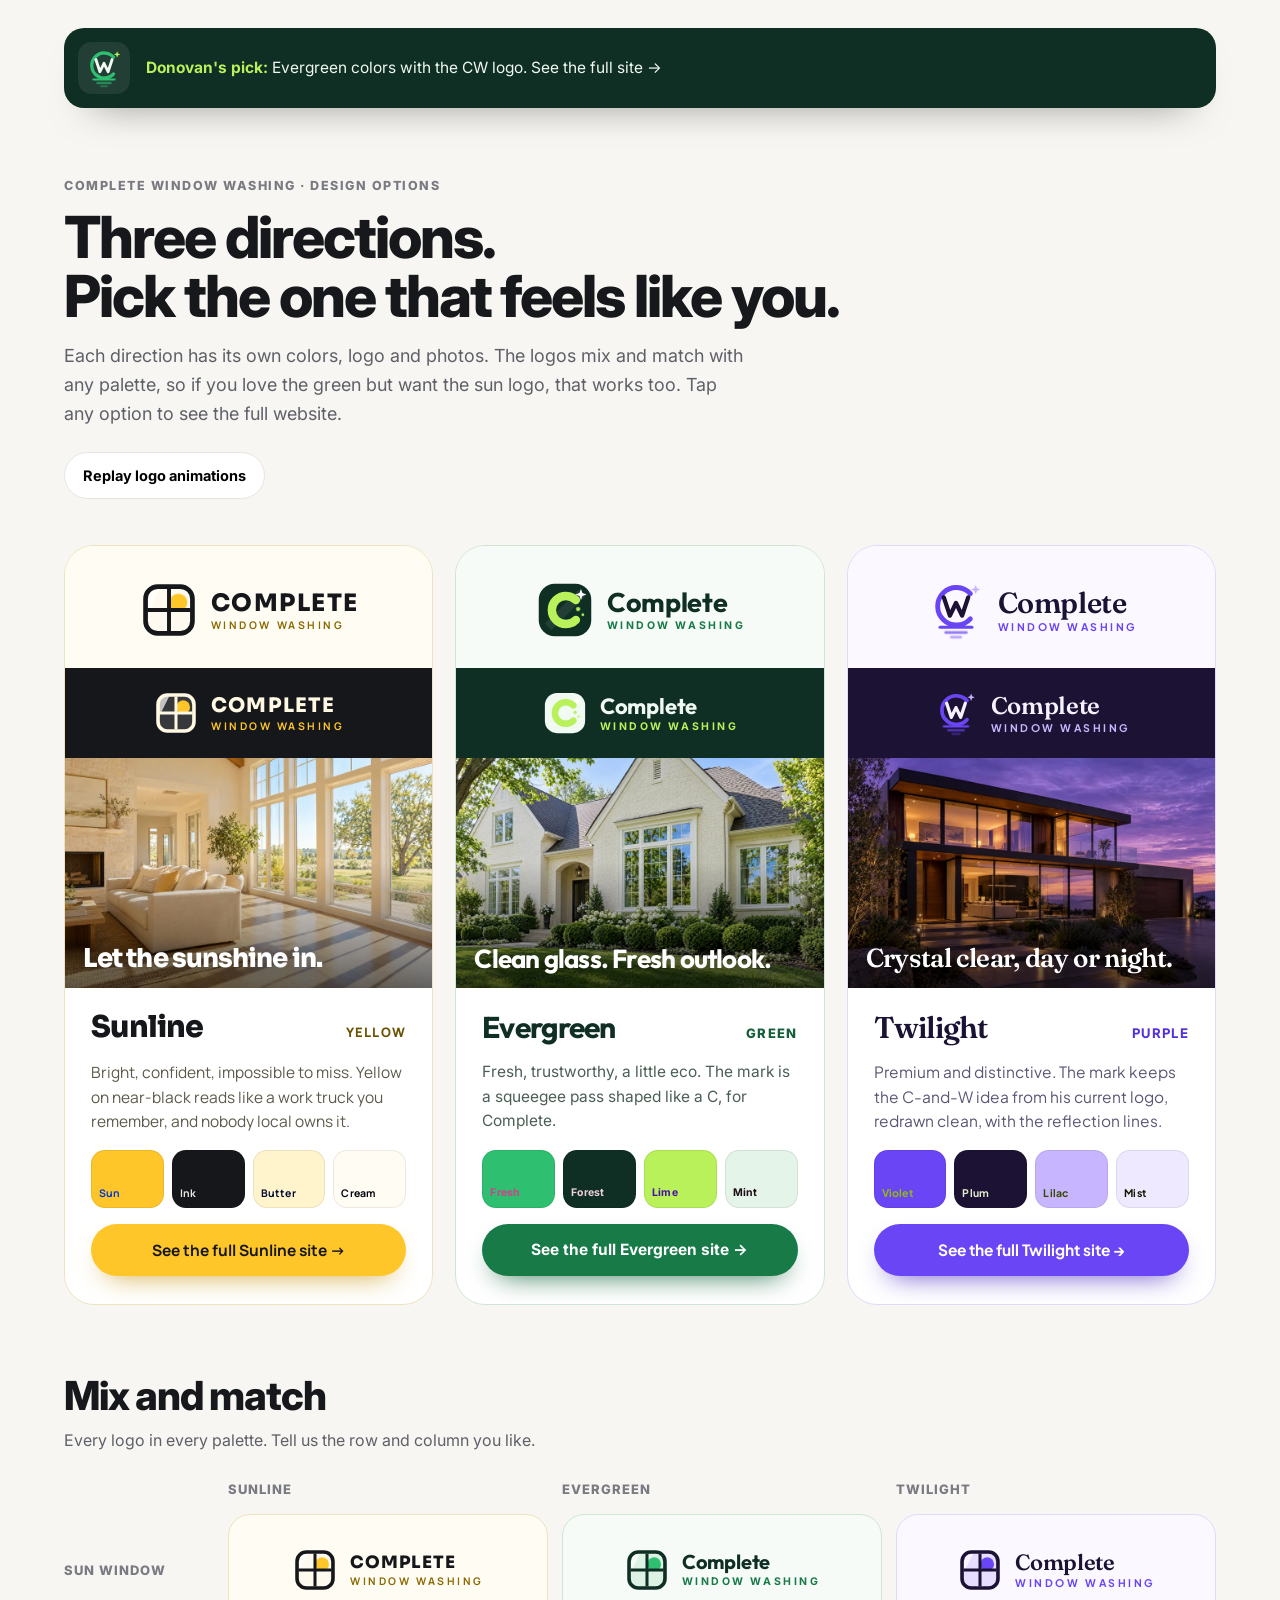
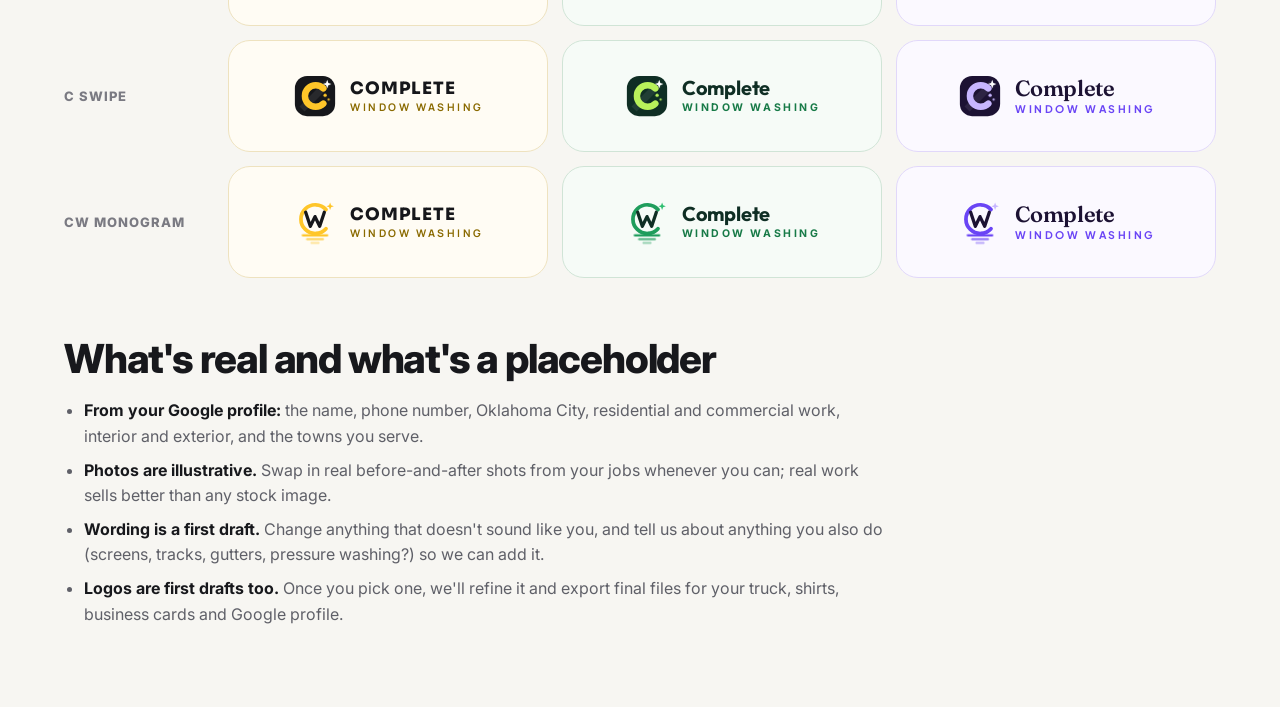
==== commit 6bde7857: "Donovan's pick: Evergreen + CW monogram in green; brand pack; favicon Co-Authored-By: Claude Opus 5." ====
--- a/index.html
+++ b/index.html
@@ -9,6 +9,7 @@
 <meta name="description" content="Three website and logo directions for Complete Window Washing.">
 <link rel="preconnect" href="https://fonts.googleapis.com"><link rel="preconnect" href="https://fonts.gstatic.com" crossorigin>
 <link rel="stylesheet" href="https://fonts.googleapis.com/css2?family=Inter:wght@400;500;600;700;800&family=Manrope:wght@500;700;800&family=Sora:wght@600;700;800&family=Outfit:wght@500;600;700&family=Fraunces:ital,opsz,wght@0,9..144,500;0,9..144,600;1,9..144,500&family=Plus+Jakarta+Sans:wght@500;700;800&display=swap">
+<link rel="icon" href="favicon.svg" type="image/svg+xml"><link rel="apple-touch-icon" href="brand/apple-touch-icon.png">
 <link rel="stylesheet" href="styles.css">
 
 <script>document.documentElement.classList.add('js')</script>
@@ -54,6 +55,11 @@
 .grid3 .cell .wm-1{font-size:20px}.grid3 .cell.p-sunline .wm-1{font-size:17px}.grid3 .cell.p-twilight .wm-1{font-size:22px}
 .grid3 .cell.dark{background:var(--ink)}
 .notes{padding:40px 0 80px}
+.pick{display:flex;align-items:center;gap:16px;margin-top:28px;padding:14px 20px 14px 14px;border-radius:20px;background:#0f2e24;color:#f0faf2;text-decoration:none;font-size:15.5px;box-shadow:0 20px 40px -28px rgba(0,0,0,.6);transition:transform .25s}
+.pick:hover{transform:translateY(-2px)}
+.pick strong{color:#b8f15a}
+.pick-mark{display:grid;place-items:center;width:52px;height:52px;border-radius:14px;background:rgba(255,255,255,.08);flex:none;--l-ink:#f0faf2;--l-main:#2fbf71;--l-hi:#b8f15a}
+.pick-mark .mark{width:40px;height:40px}
 .notes ul{margin:18px 0 0;padding-left:20px;color:var(--muted);display:grid;gap:8px;max-width:820px}
 .notes strong{color:var(--ink)}
 @media (max-width:980px){.options{grid-template-columns:1fr}.grid3{grid-template-columns:1fr 1fr 1fr}.grid3 .hd.row{grid-column:1/-1;margin-top:8px}.grid3 .hd.col{display:none}}
@@ -62,6 +68,14 @@
 </head>
 <body class="chooser">
 <main class="wrap">
+<a class="pick" href="final.html"><span class="pick-mark"><svg class="mark mark-monogram" viewBox="0 0 64 64" aria-hidden="true" focusable="false">
+<path class="arc" pathLength="100" d="M47.3 14.6A20 20 0 1 0 47.3 41.4" fill="none" style="stroke:var(--l-main)" stroke-width="5.2" stroke-linecap="round"/>
+<path class="wline" pathLength="100" d="M19 18.5l6.5 19.5L32 24.5 38.5 38 45 18.5" fill="none" style="stroke:var(--l-ink)" stroke-width="4.6" stroke-linecap="round" stroke-linejoin="round"/>
+<path class="ref r1" d="M15 50.5h34" style="stroke:var(--l-main)" stroke-width="3.2" stroke-linecap="round"/>
+<path class="ref r2" d="M21 56h22" style="stroke:var(--l-main)" stroke-opacity=".7" stroke-width="3" stroke-linecap="round"/>
+<path class="ref r3" d="M27 61h10" style="stroke:var(--l-main)" stroke-opacity=".45" stroke-width="2.8" stroke-linecap="round"/>
+<path class="spark" d="M53 5l1.4 3.8 3.8 1.4-3.8 1.4L53 15.4l-1.4-3.8-3.8-1.4 3.8-1.4Z" style="fill:var(--l-hi)"/>
+</svg></span><span><strong>Donovan's pick:</strong> Evergreen colors with the CW logo. See the full site →</span></a>
 <section class="intro"><span class="tag">Complete Window Washing · Design options</span>
 <h1>Three directions.<br>Pick the one that feels like you.</h1>
 <p>Each direction has its own colors, logo and photos. The logos mix and match with any palette, so if you love the green but want the sun logo, that works too. Tap any option to see the full website.</p>
--- a/styles.css
+++ b/styles.css
@@ -8,6 +8,8 @@
 .p-twilight{--ink:#1c1233;--ink-2:#2a1d4a;--accent:#6a45f5;--accent-strong:#5432db;--on-accent:#fff;--pop:#c7b6ff;--soft:#efe9ff;--surface:#fbf9ff;--card:#fff;--line:#e1d8fa;--muted:#5d5574;--on-dark:#f5f1ff;--on-dark-muted:#bdb3d9;--eyebrow:#5432db;--wm2:#6a45f5;
   --f-display:'Fraunces',Georgia,serif;--f-body:'Plus Jakarta Sans',system-ui,sans-serif;--h-weight:600;--h-track:-.025em;
   --l-ink:#1c1233;--l-main:#6a45f5;--l-hi:#c7b6ff;--l-soft:#e6ddff;--l-spark:#fff}
+.p-evergreen .mark-monogram{--l-main:#1f9d5c;--l-hi:#2fbf71}
+.p-evergreen .on-dark .mark-monogram{--l-main:#2fbf71;--l-hi:#b8f15a}
 .on-dark{--l-ink:var(--on-dark);--l-soft:rgba(255,255,255,.14);--wm2:var(--pop)}
 .p-evergreen .on-dark .mark-swipe rect:first-child,.p-sunline .on-dark .mark-swipe rect:first-child,.p-twilight .on-dark .mark-swipe rect:first-child{fill:rgba(255,255,255,.1)}
 
